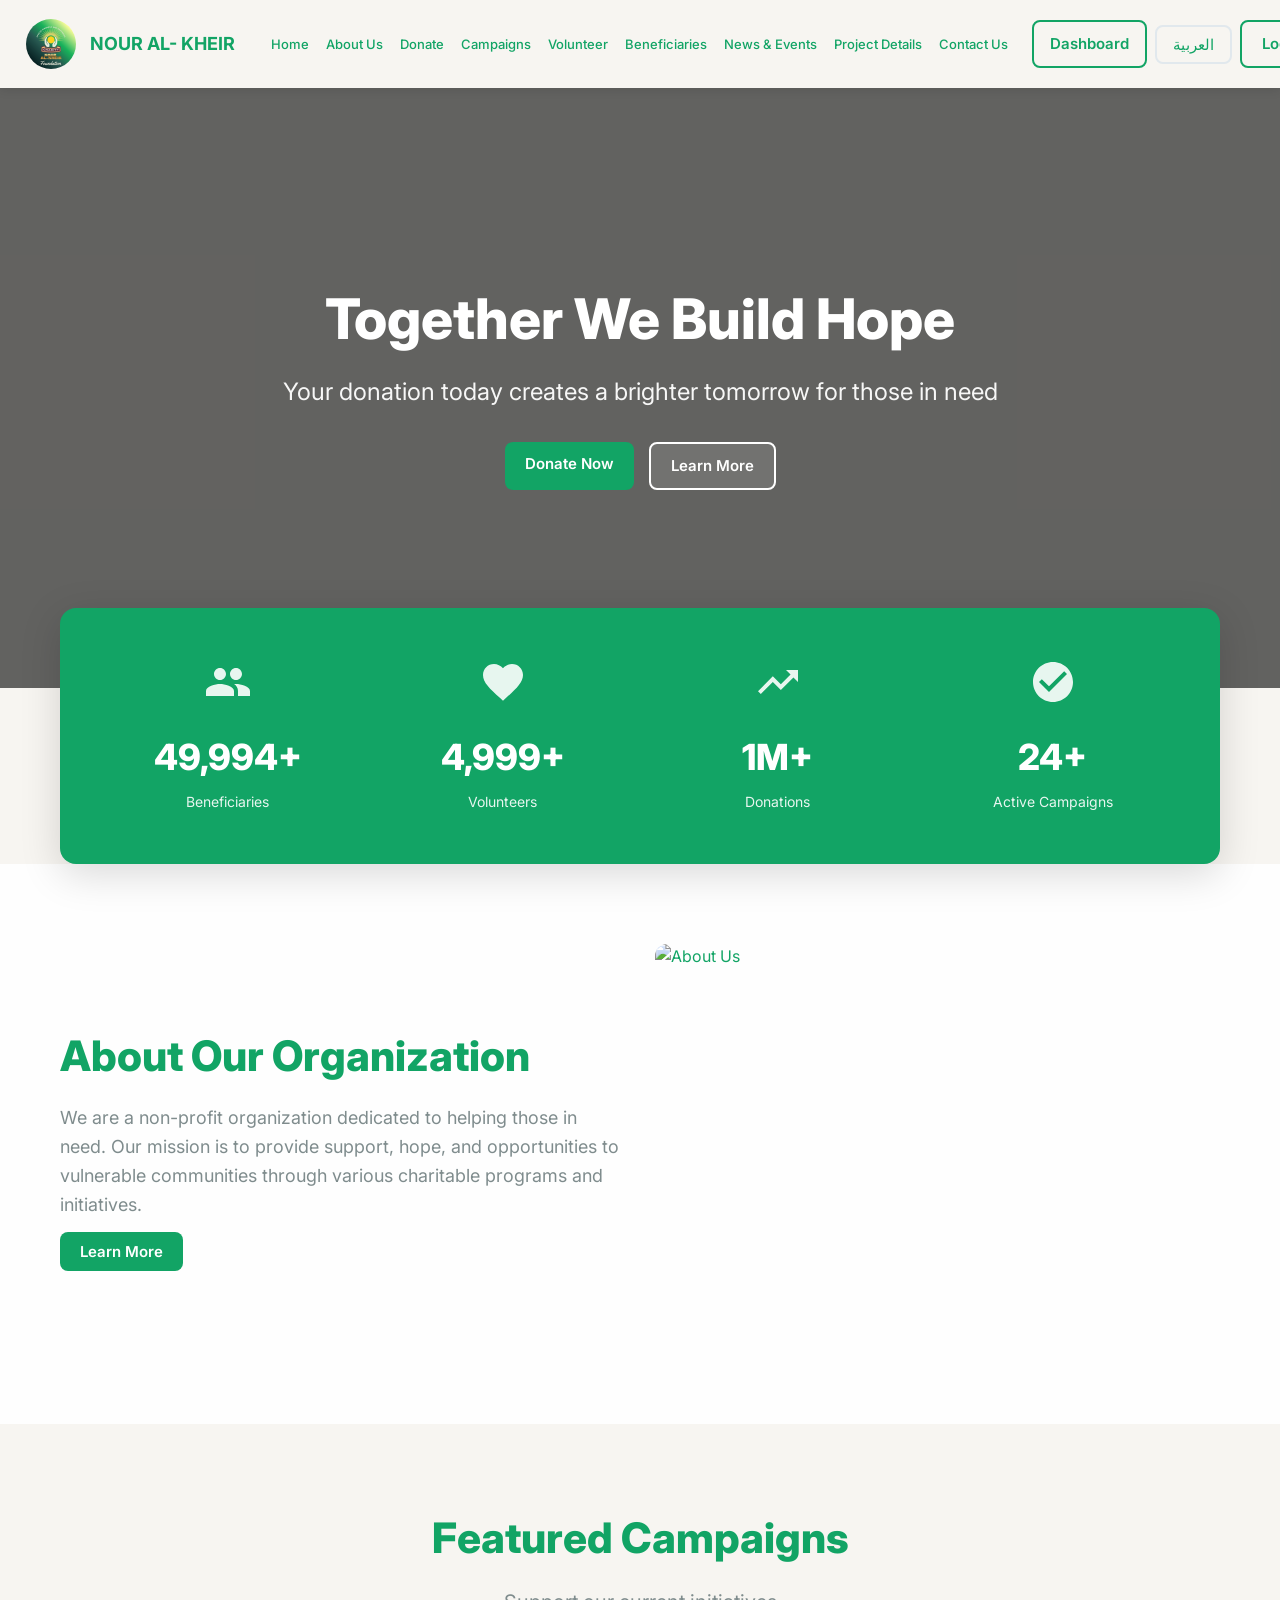
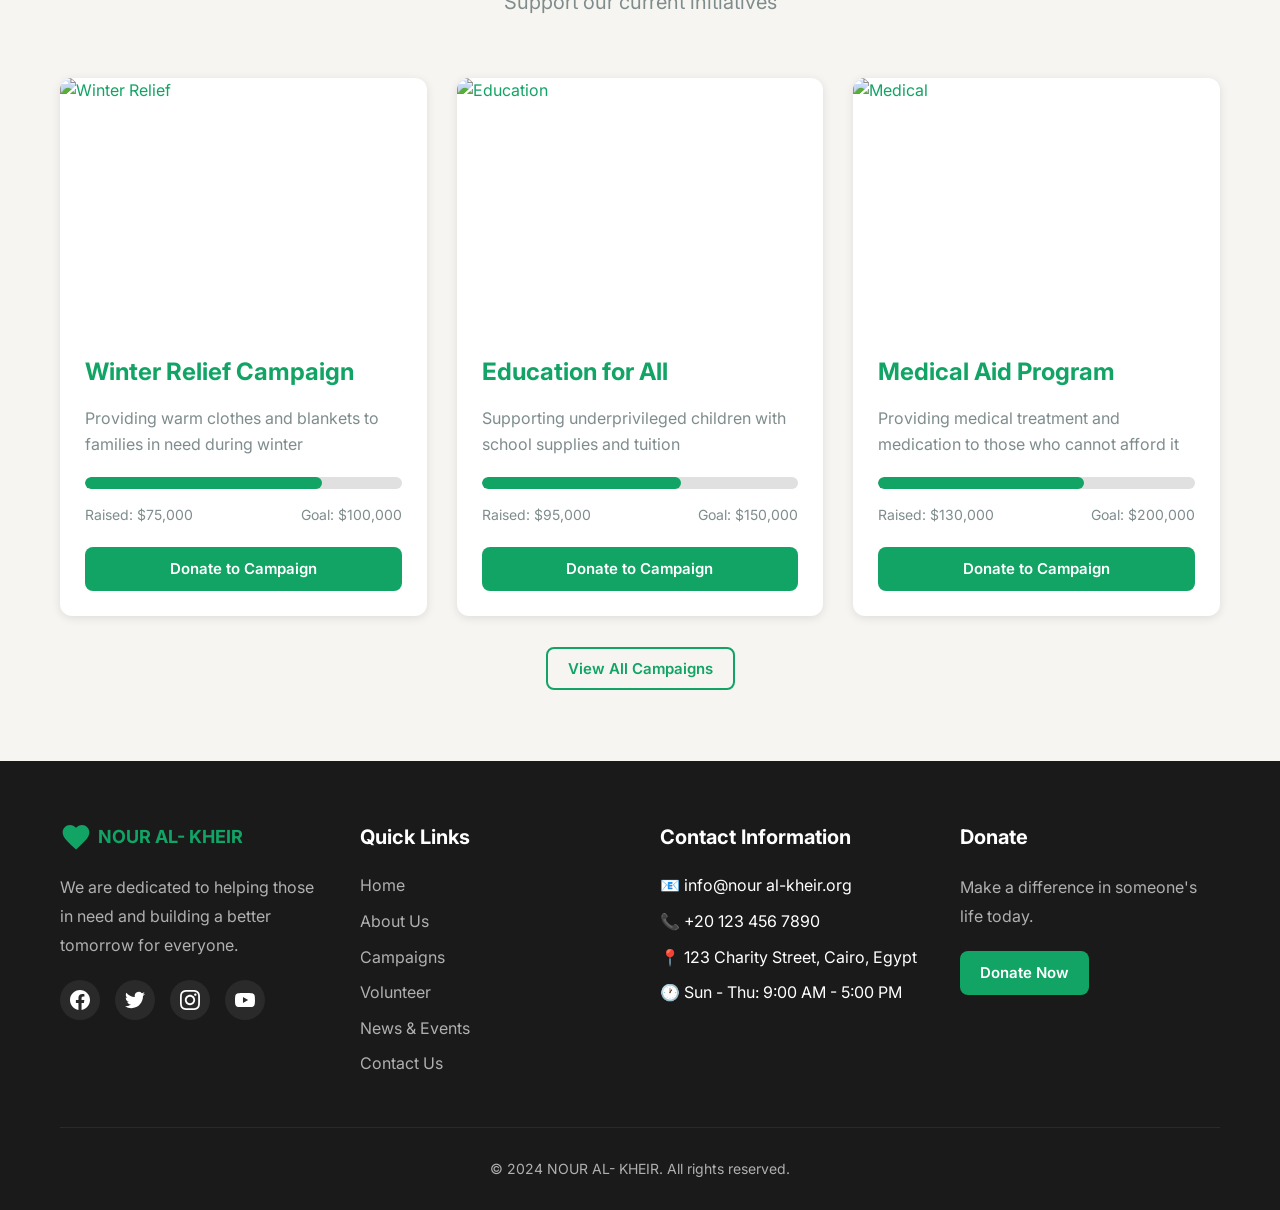
==== index.html @ 0a5feea5 "update project" ====
<!DOCTYPE html>
<html lang="en">
    <head>
        <meta charset="UTF-8">
        <meta name="viewport" content="width=device-width, initial-scale=1.0">
        <title>NOUR AL- KHEIR - Together We Build Hope</title>
        <link rel="stylesheet" href="styles.css">
    </head>
    <body>
        <!-- Header -->
        <header class="header">
            <div class="container">
                <a href="index.html" class="logo">
                    <img src="imege/icon.png" class="logo" alt="Logo"
                        style="width: 50px; height: 50px; margin-right: 8px; border-radius: 50%;">
                    <span class="logo-text" data-i18n="brand.name">NOUR AL-
                        KHEIR</span>
                </a>

                <nav class="nav">
                    <a href="index.html" data-i18n="nav.home">Home</a>
                    <a href="about.html" data-i18n="nav.about">About Us</a>
                    <a href="donate.html" data-i18n="nav.donate">Donate</a>
                    <a href="campaigns.html"
                        data-i18n="nav.campaigns">Campaigns</a>
                    <a href="volunteer.html"
                        data-i18n="nav.volunteer">Volunteer</a>
                    <a href="beneficiaries.html"
                        data-i18n="nav.beneficiaries">Beneficiaries</a>
                    <a href="news.html" data-i18n="nav.news">News & Events</a>
                    <a href="contact.html" data-i18n="nav.contact">Contact
                        Us</a>
                </nav>

                <div class="header-actions">
                    <button class="lang-toggle"
                        onclick="toggleLanguage()">العربية</button>
                    <a href="login1.html" class="btn-outline"
                        style="padding: 10px 20px;"
                        data-i18n="header.login">Login</a>
                    <a href="login1.html" class="btn-primary"
                        data-i18n="hero.donate">Donate Now</a>
                    <button class="mobile-menu-btn"
                        onclick="toggleMobileMenu()">☰</button>
                </div>
            </div>
        </header>

        <!-- Hero Section -->
        <section class="hero"
            style="background-image: url('https://images.unsplash.com/photo-1560220604-1985ebfe28b1?crop=entropy&cs=tinysrgb&fit=max&fm=jpg&ixid=M3w3Nzg4Nzd8MHwxfHNlYXJjaHwxfHxjaGFyaXR5JTIwdm9sdW50ZWVycyUyMGhlbHBpbmclMjBjb21tdW5pdHl8ZW58MXx8fHwxNzczMDEwODc3fDA&ixlib=rb-4.1.0&q=80&w=1080');">
            <div class="hero-content">
                <h1 data-i18n="hero.title">Together We Build Hope</h1>
                <p data-i18n="hero.subtitle">Your donation today creates a
                    brighter tomorrow for those in need</p>
                <div class="hero-buttons">
                    <a href="login1.html" class="btn-primary"
                        data-i18n="hero.donate">Donate Now</a>
                    <a href="about.html" class="btn-outline"
                        data-i18n="hero.learn"
                        style="background: rgba(255,255,255,0.1); border-color: white; color: white;">Learn
                        More</a>
                </div>
            </div>
        </section>

        <!-- Stats Section -->
        <section class="stats">
            <div class="container">
                <div class="stats-card">
                    <div class="stats-grid">
                        <div class="stat-item">
                            <svg fill="currentColor" viewBox="0 0 24 24">
                                <path
                                    d="M16 11c1.66 0 2.99-1.34 2.99-3S17.66 5 16 5c-1.66 0-3 1.34-3 3s1.34 3 3 3zm-8 0c1.66 0 2.99-1.34 2.99-3S9.66 5 8 5C6.34 5 5 6.34 5 8s1.34 3 3 3zm0 2c-2.33 0-7 1.17-7 3.5V19h14v-2.5c0-2.33-4.67-3.5-7-3.5zm8 0c-.29 0-.62.02-.97.05 1.16.84 1.97 1.97 1.97 3.45V19h6v-2.5c0-2.33-4.67-3.5-7-3.5z" />
                            </svg>
                            <div class="stat-value" data-count="50000"
                                data-suffix="+">0</div>
                            <div class="stat-label"
                                data-i18n="stats.beneficiaries">Beneficiaries</div>
                        </div>
                        <div class="stat-item">
                            <svg fill="currentColor" viewBox="0 0 24 24">
                                <path
                                    d="M12 21.35l-1.45-1.32C5.4 15.36 2 12.28 2 8.5 2 5.42 4.42 3 7.5 3c1.74 0 3.41.81 4.5 2.09C13.09 3.81 14.76 3 16.5 3 19.58 3 22 5.42 22 8.5c0 3.78-3.4 6.86-8.55 11.54L12 21.35z" />
                            </svg>
                            <div class="stat-value" data-count="5000"
                                data-suffix="+">0</div>
                            <div class="stat-label"
                                data-i18n="stats.volunteers">Volunteers</div>
                        </div>
                        <div class="stat-item">
                            <svg fill="currentColor" viewBox="0 0 24 24">
                                <path
                                    d="M16 6l2.29 2.29-4.88 4.88-4-4L2 16.59 3.41 18l6-6 4 4 6.3-6.29L22 12V6z" />
                            </svg>
                            <div class="stat-value" data-count="2"
                                data-suffix="M+">0</div>
                            <div class="stat-label"
                                data-i18n="stats.donations">Donations</div>
                        </div>
                        <div class="stat-item">
                            <svg fill="currentColor" viewBox="0 0 24 24">
                                <path
                                    d="M12 2C6.48 2 2 6.48 2 12s4.48 10 10 10 10-4.48 10-10S17.52 2 12 2zm-2 15l-5-5 1.41-1.41L10 14.17l7.59-7.59L19 8l-9 9z" />
                            </svg>
                            <div class="stat-value" data-count="25"
                                data-suffix="+">0</div>
                            <div class="stat-label"
                                data-i18n="stats.campaigns">Active
                                Campaigns</div>
                        </div>
                    </div>
                </div>
            </div>
        </section>

        <!-- About Section -->
        <section class="section bg-light">
            <div class="container">
                <div class="grid grid-2" style="align-items: center;">
                    <div>
                        <h2 class="section-title"
                            style="text-align: left;"
                            data-i18n="index.about.title">About Our
                            Organization</h2>
                        <p class="card-text"
                            style="font-size: 18px; margin-bottom: 20px;"
                            data-i18n="index.about.text">
                            We are a non-profit organization dedicated to
                            helping those in need. Our mission is to provide
                            support, hope, and opportunities to vulnerable
                            communities through various charitable programs and
                            initiatives.
                        </p>
                        <a href="about.html" class="btn-primary"
                            data-i18n="hero.learn">Learn More</a>
                    </div>
                    <div>
                        <img
                            src="https://images.unsplash.com/photo-1769837230054-7f3a7356dde1?crop=entropy&cs=tinysrgb&fit=max&fm=jpg&ixid=M3w3Nzg4Nzd8MHwxfHNlYXJjaHwxfHx0ZWFtd29yayUyMGNvbW11bml0eSUyMHNlcnZpY2V8ZW58MXx8fHwxNzczMDEwODc4fDA&ixlib=rb-4.1.0&q=80&w=1080"
                            alt="About Us"
                            style="border-radius: 12px; width: 100%; height: 400px; object-fit: cover;">
                    </div>
                </div>
            </div>
        </section>

        <!-- Featured Campaigns -->
        <section class="section">
            <div class="container">
                <div class="section-header">
                    <h2 class="section-title"
                        data-i18n="index.featured.title">Featured Campaigns</h2>
                    <p class="section-subtitle"
                        data-i18n="index.featured.subtitle">Support our current
                        initiatives</p>
                </div>

                <div class="grid grid-3">
                    <!-- Campaign 1 -->
                    <div class="card">
                        <img
                            src="https://images.unsplash.com/photo-1697665387559-253e7a645e96?crop=entropy&cs=tinysrgb&fit=max&fm=jpg&ixid=M3w3Nzg4Nzd8MHwxfHNlYXJjaHwxfHxoYW5kcyUyMGhvbGRpbmclMjBkb25hdGlvbiUyMHN1cHBvcnR8ZW58MXx8fHwxNzczMDEwODc3fDA&ixlib=rb-4.1.0&q=80&w=1080"
                            alt="Winter Relief" class="card-image">
                        <div class="card-content">
                            <h3 class="card-title"
                                data-i18n="index.campaign1.title">Winter Relief
                                Campaign</h3>
                            <p class="card-text"
                                data-i18n="index.campaign1.text">Providing warm
                                clothes and
                                blankets to families in need during winter</p>
                            <div class="progress-bar">
                                <div class="progress-fill"
                                    style="width: 75%;"></div>
                            </div>
                            <div class="progress-text">
                                <span><span
                                        data-i18n="index.raised">Raised</span>:
                                    $75,000</span>
                                <span><span data-i18n="index.goal">Goal</span>:
                                    $100,000</span>
                            </div>
                            <a href="campaigns.html" class="btn-primary"
                                style="display: block; text-align: center; margin-top: 20px;"
                                data-i18n="common.donate">Donate to Campaign</a>
                        </div>
                    </div>

                    <!-- Campaign 2 -->
                    <div class="card">
                        <img
                            src="https://images.unsplash.com/photo-1586503452950-997923af27f9?crop=entropy&cs=tinysrgb&fit=max&fm=jpg&ixid=M3w3Nzg4Nzd8MHwxfHNlYXJjaHwxfHxoYXBweSUyMGNoaWxkcmVuJTIwZWR1Y2F0aW9uJTIwbGVhcm5pbmd8ZW58MXx8fHwxNzczMDEwODc3fDA&ixlib=rb-4.1.0&q=80&w=1080"
                            alt="Education" class="card-image">
                        <div class="card-content">
                            <h3 class="card-title"
                                data-i18n="index.campaign2.title">Education for
                                All</h3>
                            <p class="card-text"
                                data-i18n="index.campaign2.text">Supporting
                                underprivileged
                                children with school supplies and tuition</p>
                            <div class="progress-bar">
                                <div class="progress-fill"
                                    style="width: 63%;"></div>
                            </div>
                            <div class="progress-text">
                                <span><span
                                        data-i18n="index.raised">Raised</span>:
                                    $95,000</span>
                                <span><span data-i18n="index.goal">Goal</span>:
                                    $150,000</span>
                            </div>
                            <a href="campaigns.html" class="btn-primary"
                                style="display: block; text-align: center; margin-top: 20px;"
                                data-i18n="common.donate">Donate to Campaign</a>
                        </div>
                    </div>

                    <!-- Campaign 3 -->
                    <div class="card">
                        <img
                            src="https://images.unsplash.com/photo-1706806595136-5afefb45da1a?crop=entropy&cs=tinysrgb&fit=max&fm=jpg&ixid=M3w3Nzg4Nzd8MHwxfHNlYXJjaHwxfHxtZWRpY2FsJTIwaGVhbHRoY2FyZSUyMHZvbHVudGVlcnN8ZW58MXx8fHwxNzczMDEwODc4fDA&ixlib=rb-4.1.0&q=80&w=1080"
                            alt="Medical" class="card-image">
                        <div class="card-content">
                            <h3 class="card-title"
                                data-i18n="index.campaign3.title">Medical Aid
                                Program</h3>
                            <p class="card-text"
                                data-i18n="index.campaign3.text">Providing
                                medical treatment and
                                medication to those who cannot afford it</p>
                            <div class="progress-bar">
                                <div class="progress-fill"
                                    style="width: 65%;"></div>
                            </div>
                            <div class="progress-text">
                                <span><span
                                        data-i18n="index.raised">Raised</span>:
                                    $130,000</span>
                                <span><span data-i18n="index.goal">Goal</span>:
                                    $200,000</span>
                            </div>
                            <a href="campaigns.html" class="btn-primary"
                                style="display: block; text-align: center; margin-top: 20px;"
                                data-i18n="common.donate">Donate to Campaign</a>
                        </div>
                    </div>
                </div>

                <div class="text-center mt-40">
                    <a href="campaigns.html" class="btn-outline"
                        data-i18n="index.viewAllCampaigns">View All
                        Campaigns</a>
                </div>
            </div>
        </section>

        <!-- Footer -->
        <footer class="footer">
            <div class="container">
                <div class="footer-grid">
                    <div>
                        <div class="logo" style="margin-bottom: 20px;">
                            <svg viewBox="0 0 24 24" fill="currentColor"
                                style="width: 32px; height: 32px;">
                                <path
                                    d="M12 21.35l-1.45-1.32C5.4 15.36 2 12.28 2 8.5 2 5.42 4.42 3 7.5 3c1.74 0 3.41.81 4.5 2.09C13.09 3.81 14.76 3 16.5 3 19.58 3 22 5.42 22 8.5c0 3.78-3.4 6.86-8.55 11.54L12 21.35z" />
                            </svg>
                            <span class="logo-text" data-i18n="brand.name">NOUR
                                AL- KHEIR</span>
                        </div>
                        <p class="footer-text" data-i18n="footer.tagline">We are
                            dedicated to helping those
                            in need and building a better tomorrow for
                            everyone.</p>
                        <div class="social-links">
                            <a href="#" class="social-link">
                                <svg viewBox="0 0 24 24"><path
                                        d="M24 12.073c0-6.627-5.373-12-12-12s-12 5.373-12 12c0 5.99 4.388 10.954 10.125 11.854v-8.385H7.078v-3.47h3.047V9.43c0-3.007 1.792-4.669 4.533-4.669 1.312 0 2.686.235 2.686.235v2.953H15.83c-1.491 0-1.956.925-1.956 1.874v2.25h3.328l-.532 3.47h-2.796v8.385C19.612 23.027 24 18.062 24 12.073z" /></svg>
                            </a>
                            <a href="#" class="social-link">
                                <svg viewBox="0 0 24 24"><path
                                        d="M23.953 4.57a10 10 0 01-2.825.775 4.958 4.958 0 002.163-2.723c-.951.555-2.005.959-3.127 1.184a4.92 4.92 0 00-8.384 4.482C7.69 8.095 4.067 6.13 1.64 3.162a4.822 4.822 0 00-.666 2.475c0 1.71.87 3.213 2.188 4.096a4.904 4.904 0 01-2.228-.616v.06a4.923 4.923 0 003.946 4.827 4.996 4.996 0 01-2.212.085 4.936 4.936 0 004.604 3.417 9.867 9.867 0 01-6.102 2.105c-.39 0-.779-.023-1.17-.067a13.995 13.995 0 007.557 2.209c9.053 0 13.998-7.496 13.998-13.985 0-.21 0-.42-.015-.63A9.935 9.935 0 0024 4.59z" /></svg>
                            </a>
                            <a href="#" class="social-link">
                                <svg viewBox="0 0 24 24"><path
                                        d="M12 0C8.74 0 8.333.015 7.053.072 5.775.132 4.905.333 4.14.63c-.789.306-1.459.717-2.126 1.384S.935 3.35.63 4.14C.333 4.905.131 5.775.072 7.053.012 8.333 0 8.74 0 12s.015 3.667.072 4.947c.06 1.277.261 2.148.558 2.913.306.788.717 1.459 1.384 2.126.667.666 1.336 1.079 2.126 1.384.766.296 1.636.499 2.913.558C8.333 23.988 8.74 24 12 24s3.667-.015 4.947-.072c1.277-.06 2.148-.262 2.913-.558.788-.306 1.459-.718 2.126-1.384.666-.667 1.079-1.335 1.384-2.126.296-.765.499-1.636.558-2.913.06-1.28.072-1.687.072-4.947s-.015-3.667-.072-4.947c-.06-1.277-.262-2.149-.558-2.913-.306-.789-.718-1.459-1.384-2.126C21.319 1.347 20.651.935 19.86.63c-.765-.297-1.636-.499-2.913-.558C15.667.012 15.26 0 12 0zm0 2.16c3.203 0 3.585.016 4.85.071 1.17.055 1.805.249 2.227.415.562.217.96.477 1.382.896.419.42.679.819.896 1.381.164.422.36 1.057.413 2.227.057 1.266.07 1.646.07 4.85s-.015 3.585-.074 4.85c-.061 1.17-.256 1.805-.421 2.227-.224.562-.479.96-.899 1.382-.419.419-.824.679-1.38.896-.42.164-1.065.36-2.235.413-1.274.057-1.649.07-4.859.07-3.211 0-3.586-.015-4.859-.074-1.171-.061-1.816-.256-2.236-.421-.569-.224-.96-.479-1.379-.899-.421-.419-.69-.824-.9-1.38-.165-.42-.359-1.065-.42-2.235-.045-1.26-.061-1.649-.061-4.844 0-3.196.016-3.586.061-4.861.061-1.17.255-1.814.42-2.234.21-.57.479-.96.9-1.381.419-.419.81-.689 1.379-.898.42-.166 1.051-.361 2.221-.421 1.275-.045 1.65-.06 4.859-.06l.045.03zm0 3.678c-3.405 0-6.162 2.76-6.162 6.162 0 3.405 2.76 6.162 6.162 6.162 3.405 0 6.162-2.76 6.162-6.162 0-3.405-2.76-6.162-6.162-6.162zM12 16c-2.21 0-4-1.79-4-4s1.79-4 4-4 4 1.79 4 4-1.79 4-4 4zm7.846-10.405c0 .795-.646 1.44-1.44 1.44-.795 0-1.44-.646-1.44-1.44 0-.794.646-1.439 1.44-1.439.793-.001 1.44.645 1.44 1.439z" /></svg>
                            </a>
                            <a href="#" class="social-link">
                                <svg viewBox="0 0 24 24"><path
                                        d="M23.498 6.186a3.016 3.016 0 0 0-2.122-2.136C19.505 3.545 12 3.545 12 3.545s-7.505 0-9.377.505A3.017 3.017 0 0 0 .502 6.186C0 8.07 0 12 0 12s0 3.93.502 5.814a3.016 3.016 0 0 0 2.122 2.136c1.871.505 9.376.505 9.376.505s7.505 0 9.377-.505a3.015 3.015 0 0 0 2.122-2.136C24 15.93 24 12 24 12s0-3.93-.502-5.814zM9.545 15.568V8.432L15.818 12l-6.273 3.568z" /></svg>
                            </a>
                        </div>
                    </div>

                    <div>
                        <h3 class="footer-title"
                            data-i18n="footer.quickLinks">Quick Links</h3>
                        <ul class="footer-links">
                            <li><a href="index.html"
                                    data-i18n="nav.home">Home</a></li>
                            <li><a href="about.html" data-i18n="nav.about">About
                                    Us</a></li>
                            <li><a href="campaigns.html"
                                    data-i18n="nav.campaigns">Campaigns</a></li>
                            <li><a href="volunteer.html"
                                    data-i18n="nav.volunteer">Volunteer</a></li>
                            <li><a href="news.html" data-i18n="nav.news">News &
                                    Events</a></li>
                            <li><a href="contact.html"
                                    data-i18n="nav.contact">Contact</a></li>
                        </ul>
                    </div>

                    <div>
                        <h3 class="footer-title"
                            data-i18n="footer.contactInfo">Contact
                            Information</h3>
                        <ul class="footer-links">
                            <li>📧 info@nour al-kheir.org</li>
                            <li>📞 +20 123 456 7890</li>
                            <li>📍 123 Charity Street, Cairo, Egypt</li>
                            <li>🕐 Sun - Thu: 9:00 AM - 5:00 PM</li>
                        </ul>
                    </div>

                    <div>
                        <h3 class="footer-title"
                            data-i18n="footer.donate">Donate</h3>
                        <p class="footer-text" style="margin-bottom: 20px;"
                            data-i18n="footer.donateText">Make
                            a difference in someone's life today.</p>
                        <a href="login1.html" class="btn-primary"
                            style="display: inline-block;"
                            data-i18n="hero.donate">Donate Now</a>
                    </div>
                </div>

                <div class="footer-bottom">
                    <p data-i18n="footer.copyright">© 2024 NOUR AL- KHEIR. All
                        rights reserved.</p>
                </div>
            </div>
        </footer>

        <script src="script.js"></script>

        <script>
// If admin is already logged in, show an "Admin Panel" button in nav
(function() {
  if (localStorage.getItem('token')) {
    const nav = document.querySelector('.nav-links') || document.querySelector('nav ul') || document.querySelector('nav');
    if (nav) {
      const li = document.createElement('a');
      li.href = 'admain/WEB.html';
      li.textContent = '⚙️ Admin Panel';
      li.style.cssText = 'background:#e74c3c;color:#fff;padding:8px 16px;border-radius:8px;font-weight:600;text-decoration:none;font-size:0.85rem;';
      nav.appendChild(li);
    }
    // Also change Login button text to "Dashboard"
    document.querySelectorAll('a[href="login1.html"]').forEach(a => {
      a.href = 'admain/WEB.html';
      a.textContent = '⚙️ Dashboard';
    });
  }
})();
</script>
    </body>
</html>
---- styles.css ----
/* Google Fonts */
@import url("https://fonts.googleapis.com/css2?family=Inter:wght@300;400;500;600;700;800;900&family=Tajawal:wght@300;400;500;700;900&display=swap");

/* CSS Variables */
:root {
  --primary-color: #12a465;
  --primary-dark: #e2a114;
  --secondary-color: #34495e;
  --text-dark: #12a465;
  --text-light: #7f8c8d;
  --bg-light: #fefefe;
  --bg-white: #f7f5f1;
  --border-color: #e1e8ed;
  --success-color: #18723e;
  --shadow: 0 2px 10px rgba(0, 0, 0, 0.1);
  --shadow-lg: 0 10px 40px rgba(0, 0, 0, 0.15);
  --transition: all 0.3s ease;
}

/* Reset & Base Styles */
* {
  margin: 0;
  padding: 0;
  box-sizing: border-box;
}

body {
  font-family: "Inter", sans-serif;
  line-height: 1.6;
  color: var(--text-dark);
  background-color: var(--bg-white);
}

body.rtl {
  direction: rtl;
  font-family: "Tajawal", sans-serif;
}

.container {
  max-width: 1200px;
  margin: 0 auto;
  padding: 0 20px;
}

img {
  max-width: 100%;
  height: auto;
  display: block;
}

a {
  text-decoration: none;
  color: inherit;
  transition: var(--transition);
}

button {
  cursor: pointer;
  border: none;
  background: none;
  font-family: inherit;
  transition: var(--transition);
}

/* Header Styles */
.header {
  position: sticky;
  top: 0;
  background: var(--bg-white);
  box-shadow: var(--shadow);
  z-index: 1000;
}

.header .container {
  display: flex;
  align-items: center;
  justify-content: space-between;
  gap: 10px;
  padding: 10px 2%;
  max-width: 100%;
  width: 100%;
}

.logo {
  display: flex;
  align-items: center;
  gap: 6px;
  font-size: 18px;
  font-weight: 700;
  color: var(--primary-color);
  white-space: nowrap;
  flex-shrink: 0;
}

.logo svg {
  width: 20px;
  height: 20px;
  fill: var(--primary-color);
}

.nav {
  display: flex;
  align-items: center;
  flex: 1;
  justify-content: flex-start;
  gap: 5px;
  margin-inline-start: 20px;
}

.nav a {
  font-weight: 500;
  color: var(--text-dark);
  transition: var(--transition);
  padding: 5px 6px;
  font-size: 13px;
  white-space: nowrap;
}

.nav a:hover,
.nav a.active {
  color: var(--primary-color);
}

.header-actions {
  display: flex;
  align-items: center;
  gap: 8px;
}

.lang-toggle {
  padding: 8px 16px;
  border: 2px solid var(--border-color);
  border-radius: 8px;
  font-weight: 500;
  font-size: 15px;
  color: var(--text-dark);
}

.lang-toggle:hover {
  border-color: var(--primary-color);
  color: var(--primary-color);
}

.btn-primary {
  padding: 10px 20px;
  background: var(--primary-color);
  color: white;
  border-radius: 8px;
  font-weight: 600;
  font-size: 15px;
  transition: var(--transition);
}

.btn-primary:hover {
  background: var(--primary-dark);
  transform: translateY(-2px);
  box-shadow: var(--shadow);
}

.btn-outline {
  padding: 10px 20px;
  border: 2px solid var(--primary-color);
  color: var(--primary-color);
  border-radius: 8px;
  font-weight: 600;
  font-size: 15px;
  background: transparent;
}

.btn-outline:hover {
  background: var(--primary-color);
  color: white;
}

.mobile-menu-btn {
  display: none;
  font-size: 24px;
  color: var(--text-dark);
}

/* Hero Section */
.hero {
  position: relative;
  height: 600px;
  display: flex;
  align-items: center;
  justify-content: center;
  background-size: cover;
  background-position: center;
  color: white;
  text-align: center;
}

.hero::before {
  content: "";
  position: absolute;
  top: 0;
  left: 0;
  right: 0;
  bottom: 0;
  background: rgba(0, 0, 0, 0.6);
}

.hero-content {
  position: relative;
  z-index: 1;
  max-width: 800px;
  padding: 0 20px;
}

.hero h1 {
  font-size: 56px;
  font-weight: 800;
  margin-bottom: 20px;
  line-height: 1.2;
}

.hero p {
  font-size: 24px;
  margin-bottom: 30px;
  opacity: 0.95;
}

.hero-buttons {
  display: flex;
  gap: 15px;
  justify-content: center;
  flex-wrap: wrap;
}

/* Stats Section */
.stats {
  margin-top: -80px;
  position: relative;
  z-index: 10;
}

.stats-card {
  background: var(--primary-color);
  border-radius: 16px;
  padding: 50px;
  box-shadow: var(--shadow-lg);
}

.stats-grid {
  display: grid;
  grid-template-columns: repeat(auto-fit, minmax(200px, 1fr));
  gap: 40px;
  text-align: center;
  color: white;
}

.stat-item svg {
  width: 48px;
  height: 48px;
  margin: 0 auto 15px;
  opacity: 0.9;
}

.stat-value {
  font-size: 36px;
  font-weight: 800;
  margin-bottom: 5px;
}

.stat-label {
  font-size: 14px;
  opacity: 0.9;
}

/* Section Styles */
.section {
  padding: 80px 0;
}

.section-header {
  text-align: center;
  margin-bottom: 60px;
}

.section-title {
  font-size: 42px;
  font-weight: 800;
  margin-bottom: 15px;
  color: var(--text-dark);
}

.section-subtitle {
  font-size: 20px;
  color: var(--text-light);
}

.bg-light {
  background: var(--bg-light);
}

/* Grid Layouts */
.grid {
  display: grid;
  gap: 30px;
}

.grid-2 {
  grid-template-columns: repeat(auto-fit, minmax(500px, 1fr));
}

.grid-3 {
  grid-template-columns: repeat(auto-fit, minmax(320px, 1fr));
}

.grid-4 {
  grid-template-columns: repeat(auto-fit, minmax(250px, 1fr));
}

/* Card Styles */
.card {
  background: white;
  border-radius: 12px;
  overflow: hidden;
  box-shadow: var(--shadow);
  transition: var(--transition);
}

.card:hover {
  transform: translateY(-5px);
  box-shadow: var(--shadow-lg);
}

.card-image {
  width: 100%;
  height: 250px;
  object-fit: cover;
}

.card-content {
  padding: 25px;
}

.card-title {
  font-size: 24px;
  font-weight: 700;
  margin-bottom: 15px;
  color: var(--text-dark);
}

.card-text {
  color: var(--text-light);
  margin-bottom: 20px;
  line-height: 1.6;
}

/* Progress Bar */
.progress-bar {
  width: 100%;
  height: 12px;
  background: #e0e0e0;
  border-radius: 10px;
  overflow: hidden;
  margin: 15px 0;
}

.progress-fill {
  height: 100%;
  background: var(--primary-color);
  border-radius: 10px;
  transition: width 0.5s ease;
}

.progress-text {
  display: flex;
  justify-content: space-between;
  font-size: 14px;
  margin-top: 10px;
  color: var(--text-light);
}

/* Form Styles */
.form-group {
  margin-bottom: 20px;
}

.form-label {
  display: block;
  margin-bottom: 8px;
  font-weight: 600;
  color: var(--text-dark);
}

.form-input,
.form-textarea,
.form-select {
  width: 100%;
  padding: 12px 16px;
  border: 2px solid var(--border-color);
  border-radius: 8px;
  font-size: 16px;
  font-family: inherit;
  transition: var(--transition);
}

.form-input:focus,
.form-textarea:focus,
.form-select:focus {
  outline: none;
  border-color: var(--primary-color);
}

.form-textarea {
  min-height: 120px;
  resize: vertical;
}

/* Footer */
.footer {
  background: #1a1a1a;
  color: white;
  padding: 60px 0 30px;
}

.footer-grid {
  display: grid;
  grid-template-columns: repeat(auto-fit, minmax(250px, 1fr));
  gap: 40px;
  margin-bottom: 40px;
}

.footer-title {
  font-size: 20px;
  font-weight: 700;
  margin-bottom: 20px;
}

.footer-text {
  color: #b0b0b0;
  line-height: 1.8;
}

.footer-links {
  list-style: none;
}

.footer-links li {
  margin-bottom: 10px;
}

.footer-links a {
  color: #b0b0b0;
}

.footer-links a:hover {
  color: var(--primary-color);
}

.social-links {
  display: flex;
  gap: 15px;
  margin-top: 20px;
}

.social-link {
  width: 40px;
  height: 40px;
  background: #2a2a2a;
  border-radius: 50%;
  display: flex;
  align-items: center;
  justify-content: center;
  transition: var(--transition);
}

.social-link:hover {
  background: var(--primary-color);
}

.social-link svg {
  width: 20px;
  height: 20px;
  fill: white;
}

.footer-bottom {
  border-top: 1px solid #2a2a2a;
  padding-top: 30px;
  text-align: center;
  color: #b0b0b0;
  font-size: 14px;
}

/* Donation Types */
.donation-types {
  display: grid;
  grid-template-columns: repeat(auto-fit, minmax(200px, 1fr));
  gap: 20px;
  margin-bottom: 40px;
}

.donation-type {
  padding: 30px 20px;
  border: 2px solid var(--border-color);
  border-radius: 12px;
  text-align: center;
  cursor: pointer;
  transition: var(--transition);
}

.donation-type:hover,
.donation-type.active {
  border-color: var(--primary-color);
  background: rgba(231, 76, 60, 0.05);
}

.donation-type svg {
  width: 48px;
  height: 48px;
  margin: 0 auto 15px;
  stroke: var(--text-dark);
}

.donation-type.active svg {
  stroke: var(--primary-color);
}

.donation-type h3 {
  font-size: 18px;
  font-weight: 600;
  margin-bottom: 8px;
}

.donation-type p {
  font-size: 14px;
  color: var(--text-light);
}

/* Amount Selection */
.amount-grid {
  display: grid;
  grid-template-columns: repeat(auto-fit, minmax(120px, 1fr));
  gap: 15px;
  margin-bottom: 20px;
}

.amount-btn {
  padding: 20px;
  border: 2px solid var(--border-color);
  border-radius: 8px;
  font-weight: 600;
  font-size: 18px;
  background: white;
}

.amount-btn:hover,
.amount-btn.active {
  border-color: var(--primary-color);
  background: var(--primary-color);
  color: white;
}

/* Icon Styles */
.icon {
  display: inline-block;
  width: 20px;
  height: 20px;
  vertical-align: middle;
}

/* Responsive */
@media (max-width: 992px) {
  .nav {
    display: none;
  }

  .mobile-menu-btn {
    display: block;
  }

  .hero h1 {
    font-size: 36px;
  }

  .hero p {
    font-size: 18px;
  }

  .section-title {
    font-size: 32px;
  }

  .grid-2,
  .grid-3,
  .grid-4 {
    grid-template-columns: 1fr;
  }

  .stats-card {
    padding: 30px 20px;
  }
}

/* Utility Classes */
.text-center {
  text-align: center;
}

.mb-20 {
  margin-bottom: 20px;
}

.mb-40 {
  margin-bottom: 40px;
}

.mt-40 {
  margin-top: 40px;
}

.hidden {
  display: none;
}

.flex {
  display: flex;
}

.flex-center {
  display: flex;
  align-items: center;
  justify-content: center;
}

.gap-20 {
  gap: 20px;
}

.details-hero {
  min-height: 460px;
  background:
    linear-gradient(135deg, rgba(18, 164, 101, 0.92), rgba(11, 84, 110, 0.9)),
    radial-gradient(
      circle at top right,
      rgba(255, 255, 255, 0.28),
      transparent 30%
    );
}

.details-badge {
  display: inline-block;
  margin-bottom: 18px;
  padding: 10px 16px;
  border: 1px solid rgba(255, 255, 255, 0.4);
  border-radius: 999px;
  background: rgba(255, 255, 255, 0.12);
  font-size: 14px;
  letter-spacing: 0.08em;
  text-transform: uppercase;
}

.details-summary {
  margin-top: -70px;
  position: relative;
  z-index: 5;
}

.detail-stat-card,
.detail-panel {
  border: 1px solid rgba(18, 164, 101, 0.08);
}

.detail-stat-card {
  padding: 28px;
  text-align: center;
}

.detail-stat-value {
  font-size: 40px;
  font-weight: 800;
  color: var(--primary-color);
}

.detail-stat-label {
  margin-top: 8px;
  color: var(--text-light);
}

.details-grid {
  align-items: stretch;
}

.detail-panel {
  padding: 28px;
}

.detail-list {
  list-style: none;
  display: grid;
  gap: 14px;
  color: var(--text-light);
}

.detail-list li {
  padding-left: 18px;
  position: relative;
}

.detail-list li::before {
  content: "";
  position: absolute;
  left: 0;
  top: 11px;
  width: 8px;
  height: 8px;
  border-radius: 50%;
  background: var(--primary-color);
}

.detail-table-card {
  padding: 0;
  overflow: hidden;
}

.detail-table {
  width: 100%;
  border-collapse: collapse;
}

.detail-table th,
.detail-table td {
  padding: 18px 20px;
  text-align: left;
  border-bottom: 1px solid rgba(52, 73, 94, 0.08);
  vertical-align: top;
}

.detail-table thead {
  background: rgba(18, 164, 101, 0.08);
}

.detail-table th {
  color: var(--secondary-color);
  font-size: 14px;
  text-transform: uppercase;
  letter-spacing: 0.06em;
}

body.rtl .detail-list li {
  padding-left: 0;
  padding-right: 18px;
}

body.rtl .detail-list li::before {
  left: auto;
  right: 0;
}

body.rtl .detail-table th,
body.rtl .detail-table td {
  text-align: right;
}

@media (max-width: 768px) {
  .details-summary {
    margin-top: -30px;
  }

  .detail-table,
  .detail-table thead,
  .detail-table tbody,
  .detail-table th,
  .detail-table td,
  .detail-table tr {
    display: block;
  }

  .detail-table thead {
    display: none;
  }

  .detail-table tr {
    padding: 18px 0;
    border-bottom: 1px solid rgba(52, 73, 94, 0.08);
  }

  .detail-table td {
    border: 0;
    padding: 8px 20px;
  }
}
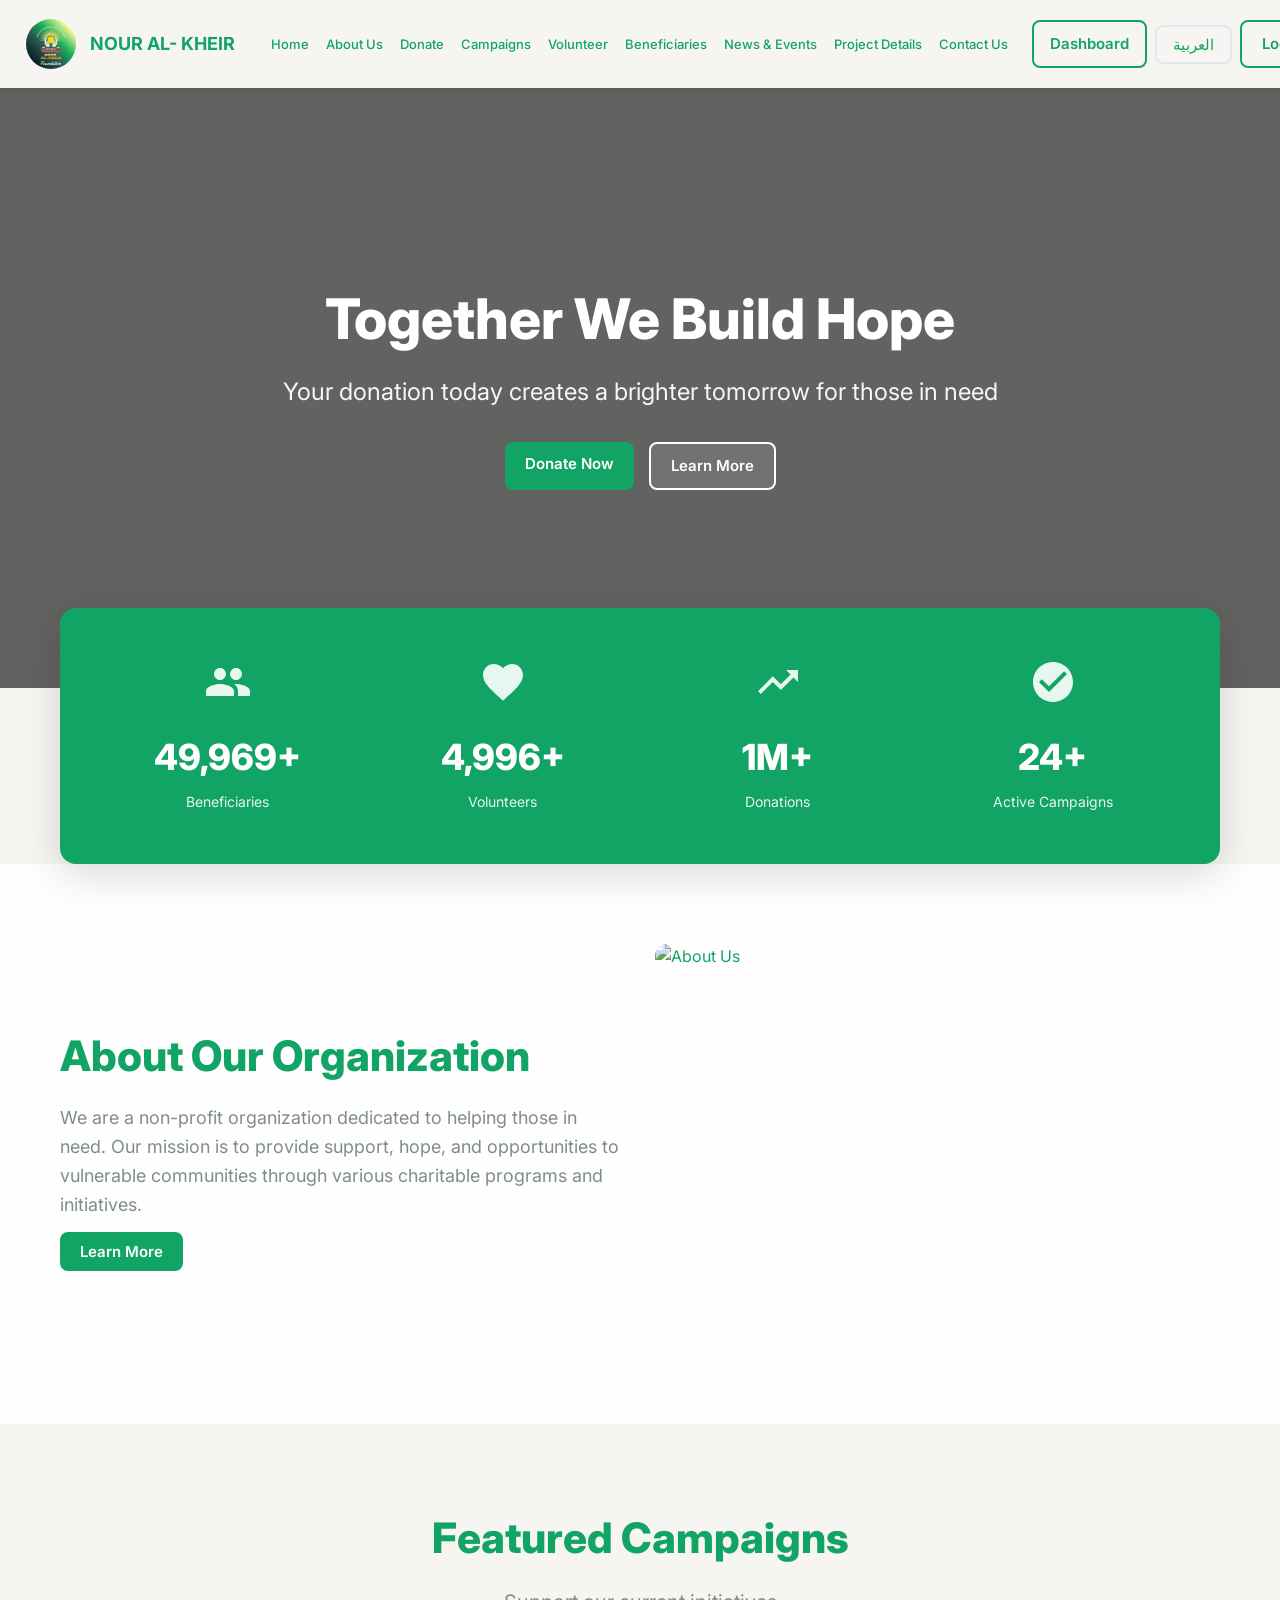
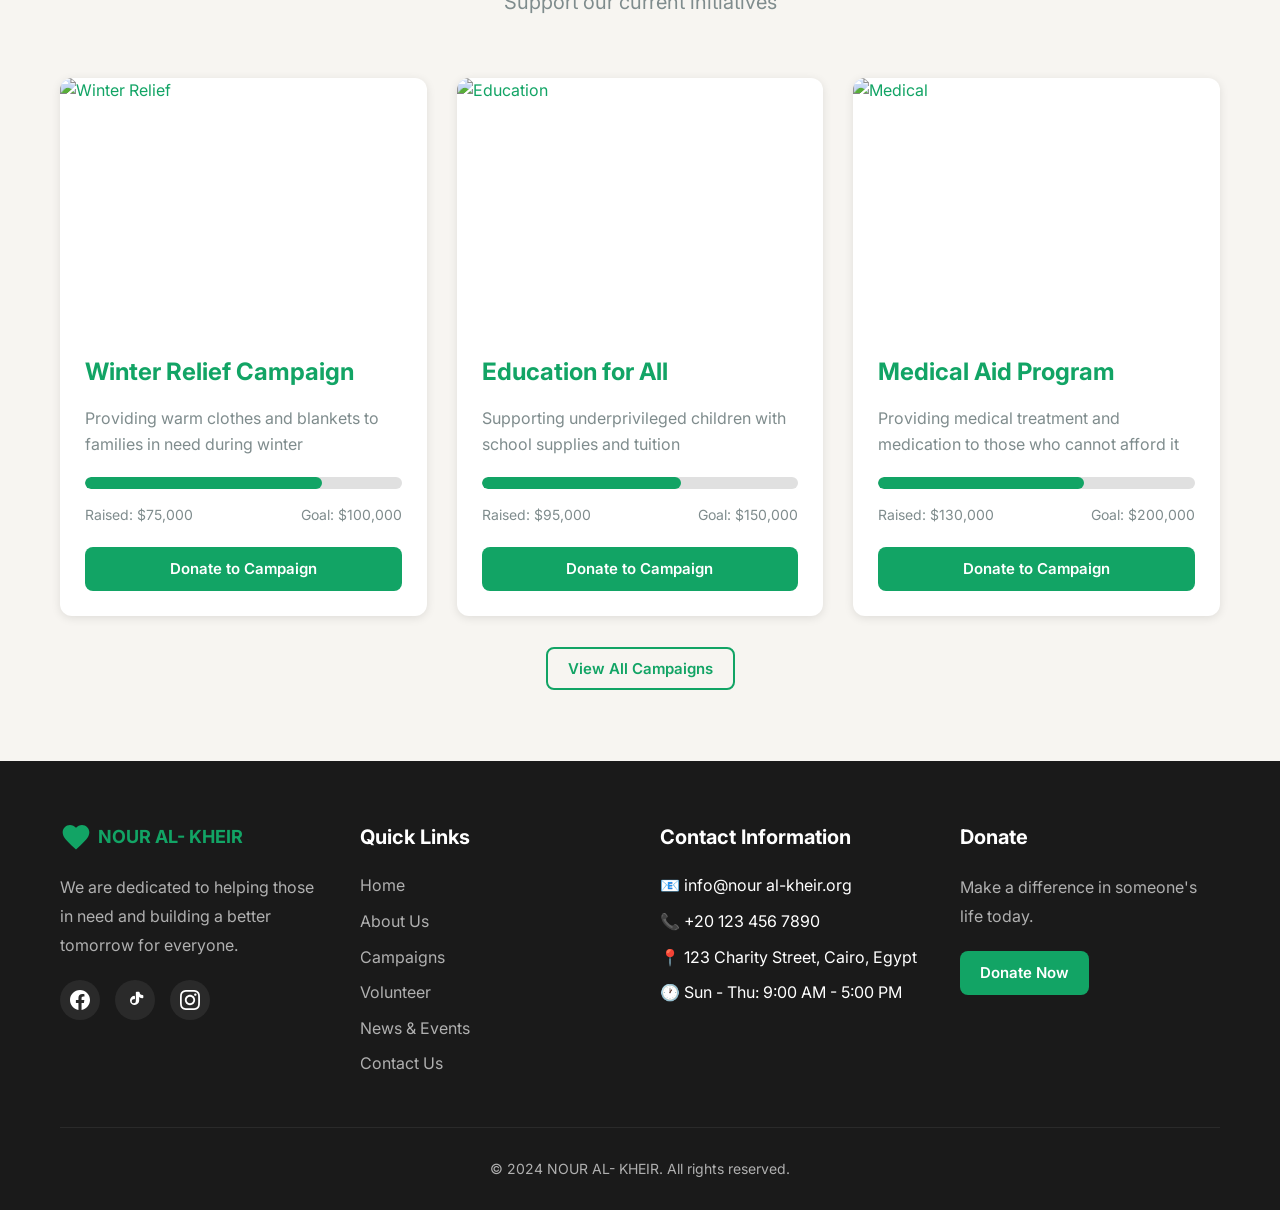
==== commit 80f49bdd: "describe what you changed" ====
--- a/index.html
+++ b/index.html
@@ -276,21 +276,17 @@
                             in need and building a better tomorrow for
                             everyone.</p>
                         <div class="social-links">
-                            <a href="#" class="social-link">
+                            <a href="https://www.facebook.com/profile.php?id=61588679006820" class="social-link" target="_blank" rel="noopener noreferrer" aria-label="Facebook">
                                 <svg viewBox="0 0 24 24"><path
                                         d="M24 12.073c0-6.627-5.373-12-12-12s-12 5.373-12 12c0 5.99 4.388 10.954 10.125 11.854v-8.385H7.078v-3.47h3.047V9.43c0-3.007 1.792-4.669 4.533-4.669 1.312 0 2.686.235 2.686.235v2.953H15.83c-1.491 0-1.956.925-1.956 1.874v2.25h3.328l-.532 3.47h-2.796v8.385C19.612 23.027 24 18.062 24 12.073z" /></svg>
                             </a>
-                            <a href="#" class="social-link">
+                            <a href="https://www.tiktok.com/@nourelkheir4?_r=1&_t=ZS-95o4a1S6WLC" class="social-link" target="_blank" rel="noopener noreferrer" aria-label="TikTok">
                                 <svg viewBox="0 0 24 24"><path
-                                        d="M23.953 4.57a10 10 0 01-2.825.775 4.958 4.958 0 002.163-2.723c-.951.555-2.005.959-3.127 1.184a4.92 4.92 0 00-8.384 4.482C7.69 8.095 4.067 6.13 1.64 3.162a4.822 4.822 0 00-.666 2.475c0 1.71.87 3.213 2.188 4.096a4.904 4.904 0 01-2.228-.616v.06a4.923 4.923 0 003.946 4.827 4.996 4.996 0 01-2.212.085 4.936 4.936 0 004.604 3.417 9.867 9.867 0 01-6.102 2.105c-.39 0-.779-.023-1.17-.067a13.995 13.995 0 007.557 2.209c9.053 0 13.998-7.496 13.998-13.985 0-.21 0-.42-.015-.63A9.935 9.935 0 0024 4.59z" /></svg>
+                                        d="M14 2a1 1 0 0 0-1 1v10.5a2.5 2.5 0 1 1-2-2.45 1 1 0 0 0 1-1V8a1 1 0 0 0-1-1 5.5 5.5 0 1 0 6 5.48V8.48A6.5 6.5 0 0 0 21 10a1 1 0 0 0 1-1V7a1 1 0 0 0-1-1 3.5 3.5 0 0 1-3.5-3.5V3a1 1 0 0 0-1-1H14z" /></svg>
                             </a>
-                            <a href="#" class="social-link">
+                            <a href="https://www.instagram.com/nour.elkhier?utm_source=qr&igsh=bjcwNHdtcnFpczBk" class="social-link" target="_blank" rel="noopener noreferrer" aria-label="Instagram">
                                 <svg viewBox="0 0 24 24"><path
                                         d="M12 0C8.74 0 8.333.015 7.053.072 5.775.132 4.905.333 4.14.63c-.789.306-1.459.717-2.126 1.384S.935 3.35.63 4.14C.333 4.905.131 5.775.072 7.053.012 8.333 0 8.74 0 12s.015 3.667.072 4.947c.06 1.277.261 2.148.558 2.913.306.788.717 1.459 1.384 2.126.667.666 1.336 1.079 2.126 1.384.766.296 1.636.499 2.913.558C8.333 23.988 8.74 24 12 24s3.667-.015 4.947-.072c1.277-.06 2.148-.262 2.913-.558.788-.306 1.459-.718 2.126-1.384.666-.667 1.079-1.335 1.384-2.126.296-.765.499-1.636.558-2.913.06-1.28.072-1.687.072-4.947s-.015-3.667-.072-4.947c-.06-1.277-.262-2.149-.558-2.913-.306-.789-.718-1.459-1.384-2.126C21.319 1.347 20.651.935 19.86.63c-.765-.297-1.636-.499-2.913-.558C15.667.012 15.26 0 12 0zm0 2.16c3.203 0 3.585.016 4.85.071 1.17.055 1.805.249 2.227.415.562.217.96.477 1.382.896.419.42.679.819.896 1.381.164.422.36 1.057.413 2.227.057 1.266.07 1.646.07 4.85s-.015 3.585-.074 4.85c-.061 1.17-.256 1.805-.421 2.227-.224.562-.479.96-.899 1.382-.419.419-.824.679-1.38.896-.42.164-1.065.36-2.235.413-1.274.057-1.649.07-4.859.07-3.211 0-3.586-.015-4.859-.074-1.171-.061-1.816-.256-2.236-.421-.569-.224-.96-.479-1.379-.899-.421-.419-.69-.824-.9-1.38-.165-.42-.359-1.065-.42-2.235-.045-1.26-.061-1.649-.061-4.844 0-3.196.016-3.586.061-4.861.061-1.17.255-1.814.42-2.234.21-.57.479-.96.9-1.381.419-.419.81-.689 1.379-.898.42-.166 1.051-.361 2.221-.421 1.275-.045 1.65-.06 4.859-.06l.045.03zm0 3.678c-3.405 0-6.162 2.76-6.162 6.162 0 3.405 2.76 6.162 6.162 6.162 3.405 0 6.162-2.76 6.162-6.162 0-3.405-2.76-6.162-6.162-6.162zM12 16c-2.21 0-4-1.79-4-4s1.79-4 4-4 4 1.79 4 4-1.79 4-4 4zm7.846-10.405c0 .795-.646 1.44-1.44 1.44-.795 0-1.44-.646-1.44-1.44 0-.794.646-1.439 1.44-1.439.793-.001 1.44.645 1.44 1.439z" /></svg>
-                            </a>
-                            <a href="#" class="social-link">
-                                <svg viewBox="0 0 24 24"><path
-                                        d="M23.498 6.186a3.016 3.016 0 0 0-2.122-2.136C19.505 3.545 12 3.545 12 3.545s-7.505 0-9.377.505A3.017 3.017 0 0 0 .502 6.186C0 8.07 0 12 0 12s0 3.93.502 5.814a3.016 3.016 0 0 0 2.122 2.136c1.871.505 9.376.505 9.376.505s7.505 0 9.377-.505a3.015 3.015 0 0 0 2.122-2.136C24 15.93 24 12 24 12s0-3.93-.502-5.814zM9.545 15.568V8.432L15.818 12l-6.273 3.568z" /></svg>
                             </a>
                         </div>
                     </div>
